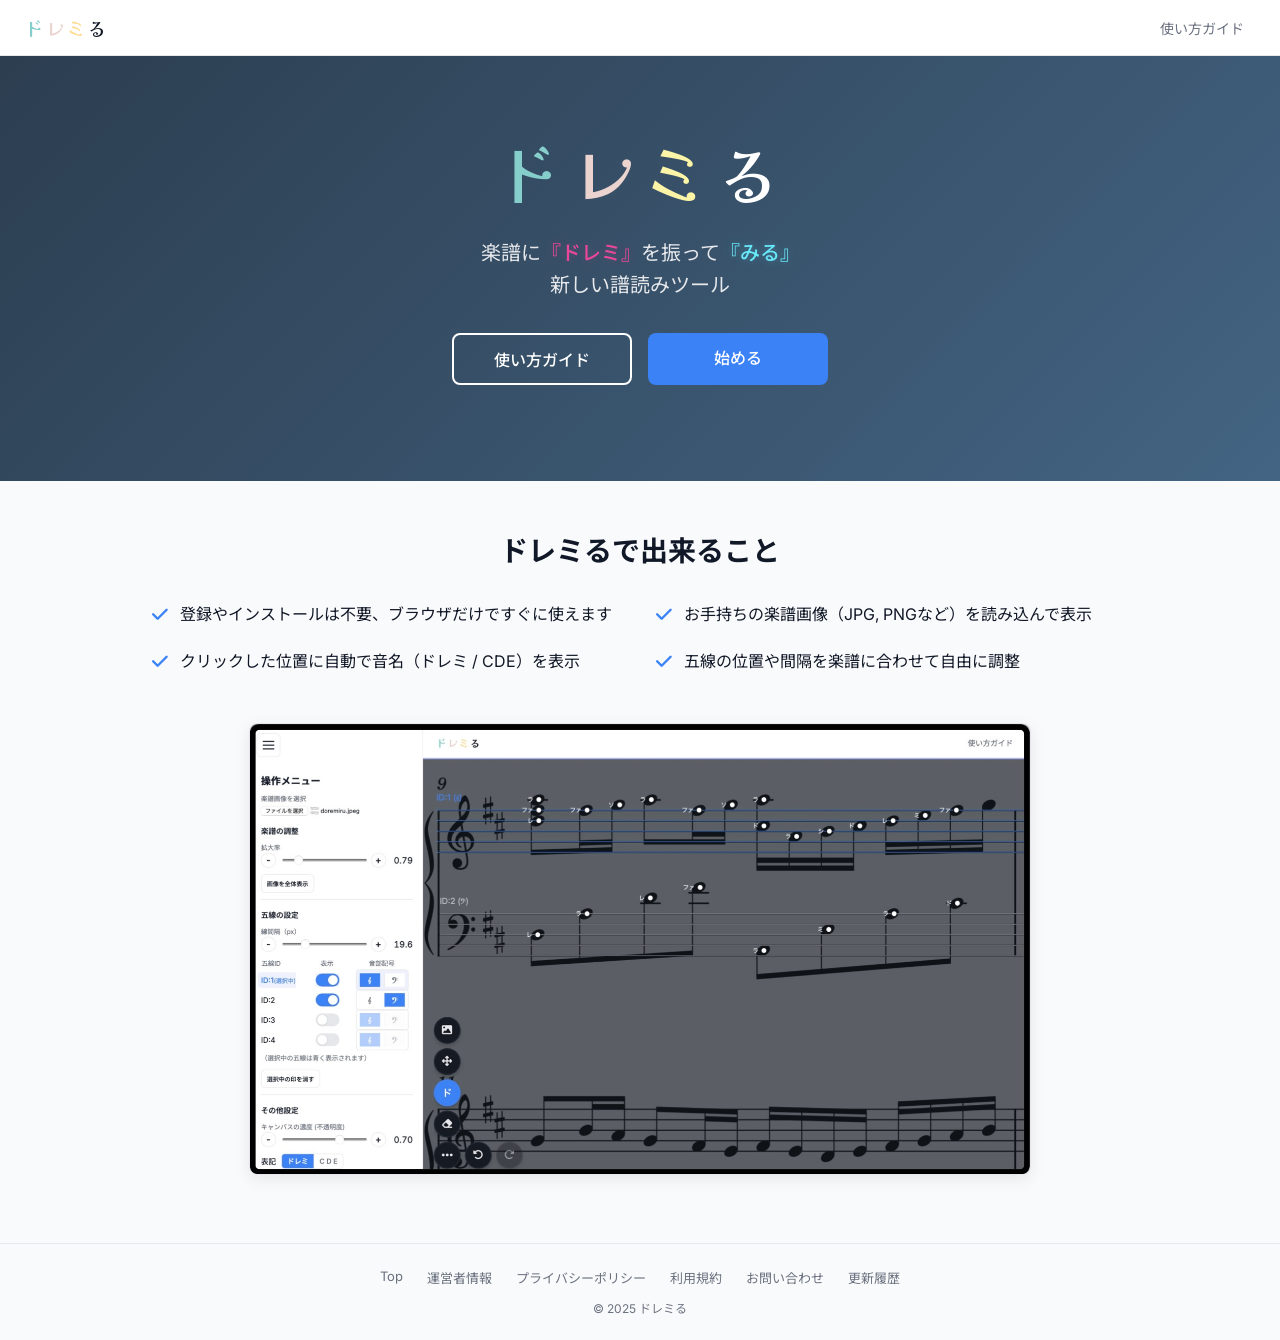
==== index.html @ f7dee66d "Update index.html add GA4 tag" ====
<!doctype html>
<html lang="ja">

<head>
  <meta charset="utf-8" />
  <meta name="viewport" content="width=device-width, initial-scale=1" />
  <meta name="description"
    content="楽譜画像にドレミやCDEの音名を表示して譜読み練習をサポートするWebツール「ドレミる」の公式トップページです。登録やインストールは不要で、ブラウザだけですぐに使えます。">
  <title>楽譜読み練習ツール｜ドレミる</title>
  <link rel="preconnect" href="https://fonts.googleapis.com">
  <link rel="preconnect" href="https://fonts.gstatic.com" crossorigin>
  <link href="https://fonts.googleapis.com/css2?family=Inter:wght@400;500&family=Noto+Sans+JP:wght@400;500&display=swap"
    rel="stylesheet">

  <link href="https://fonts.googleapis.com/css2?family=Kaisei+Decol:wght@400;500;700&display=swap" rel="stylesheet">
  <link rel="stylesheet" href="https://cdnjs.cloudflare.com/ajax/libs/font-awesome/6.5.2/css/all.min.css"
    integrity="sha512-SnH5WK+bZxgPHs44uWIX+LLJAJ9/2PkPKZ5QiAj6Ta86w+fsb2TkcmfRyVX3pBnMFcV7oQPJkl9QevSCWr3W6A=="
    crossorigin="anonymous" referrerpolicy="no-referrer" />

  <link rel="stylesheet" href="./static.css" />
  <link rel="stylesheet" href="./top-page.css" />
  <!-- Google tag (gtag.js) -->
<script async src="https://www.googletagmanager.com/gtag/js?id=G-NSN3YKM2RV"></script>
<script>
  window.dataLayer = window.dataLayer || [];
  function gtag(){dataLayer.push(arguments);}
  gtag('js', new Date());

  gtag('config', 'G-NSN3YKM2RV');
</script>
</head>

<body class="static-page top-page">

  <div class="main-content-wrapper">
    <header class="site-header">
      <a href="./index.html" class="header-logo">
        <span class="logo-char-1">ド</span><span class="logo-char-2">レ</span><span class="logo-char-3">ミ</span><span
          class="logo-char-4">る</span>
      </a>
      <nav class="header-nav">
        <a href="./guide.html">使い方ガイド</a>
      </nav>
    </header>

    <main class="top-main">

      <section class="hero-section">
        <div class="hero-content">
          <h1 class="hero-logo">
            <span class="logo-char-1">ド</span><span class="logo-char-2">レ</span><span class="logo-char-3">ミ</span><span
              class="logo-char-4">る</span>
          </h1>
          <p class="hero-catchphrase">楽譜に<span class="highlight-doremi">『ドレミ』</span>を振って<span
              class="highlight-miru">『みる』</span><br>新しい譜読みツール</p>
          <div class="hero-buttons">
            <a href="./guide.html" class="btn btn-secondary">使い方ガイド</a>
            <a href="./app.html" class="btn btn-primary">始める</a>
          </div>

        </div>
      </section>

      <section class="features-section">
        <h2 class="section-title">ドレミるで出来ること</h2>
        <ul class="features-list">
          <li><i class="fa-solid fa-check"></i> 登録やインストールは不要、ブラウザだけですぐに使えます</li>
          <li><i class="fa-solid fa-check"></i> お手持ちの楽譜画像（JPG, PNGなど）を読み込んで表示</li>
          <li><i class="fa-solid fa-check"></i> クリックした位置に自動で音名（ドレミ / CDE）を表示</li>
          <li><i class="fa-solid fa-check"></i> 五線の位置や間隔を楽譜に合わせて自由に調整</li>
        </ul>
      </section>

      <!-- <section class="image-placeholder-section">
        <div class="image-placeholder-box">
          <p>（ここに実際の操作画像を配置予定）</p>
        </div>
      </section> -->

      <section class="image-placeholder-section">
        <div class="image-placeholder-box">
          <img src="index_1.png" alt="ドレミるの操作画面イメージ">
        </div>
      </section>
    </main>
  </div>

  <footer class="site-footer">
    <nav class="footer-nav">
      <a href="./index.html">Top</a>
      <a href="./operator.html">運営者情報</a>
      <a href="./privacy.html">プライバシーポリシー</a>
      <a href="./terms.html">利用規約</a>
      <a href="./contact.html">お問い合わせ</a>
      <a href="./updates.html">更新履歴</a>
    </nav>
    <p class="copyright">© 2025 ドレミる</p>
  </footer>


  <script>
    document.addEventListener('DOMContentLoaded', () => {
      // 1. アニメーションさせたい対象を取得
      const targets = document.querySelectorAll('.features-section, .image-placeholder-section');

      if (!targets.length) return;

      // 2. 画面監視用のオブザーバーを作成
      const observer = new IntersectionObserver((entries, obs) => {
        entries.forEach(entry => {
          // 3. 要素が画面内に入ったら (isIntersecting)
          if (entry.isIntersecting) {
            // 4. .is-visible クラスを追加してアニメーションを実行
            entry.target.classList.add('is-visible');
            // 5. 一度表示したら、もう監視する必要はないので監視を解除
            obs.unobserve(entry.target);
          }
        });
      }, {
        root: null, // ビューポート（画面）を基準
        rootMargin: '0px',
        threshold: 0.1 // 要素が 10% 画面に入ったら実行
      });

      // 6. 全ての対象要素の監視を開始
      targets.forEach(target => {
        observer.observe(target);
      });
    });
  </script>

</body>

</html>
---- static.css ----
:root {
  --bg: #f9fafb;
  --panel: #ffffff;
  --text: #111827;
  --muted: #6b7280;
  --accent: #3b82f6;
  --border: #e5e7eb;

  /* Dark palette (used in some UI parts) */
  --bg-dark: #0f1115;
  --panel-dark: #171a22;
  --text-dark: #e6e8eb;
  --border-dark: #222733;

  --panel-width: 320px;
}

* {
  box-sizing: border-box;
}

html {
  height: 100%;
}

/* ▼▼▼ レイアウトの変更点 ▼▼▼
  body全体をFlexboxコンテナにし、
  「縦並び (column)」に設定します。
  min-height: 100vh; で、ページの高さが
  最低でも画面の高さになるようにします。
*/
body {
  display: flex;
  flex-direction: column;
  min-height: 100vh;
  margin: 0;
  background: var(--bg);
  color: var(--text);
  font-family: 'Inter', 'Noto Sans JP', ui-sans-serif, system-ui, -apple-system, "Helvetica Neue", Arial, sans-serif;
}

/* ▼▼▼ レイアウトの変更点 ▼▼▼
  メインコンテンツのラッパーが
  「flex-grow: 1;」により、利用可能な
  すべての余白を埋めるように伸長します。
  これにより、コンテンツが短くてもフッターが
  ページの一番下に押し下げられます。
*/
.main-content-wrapper {
  flex-grow: 1;
}

/* ▼▼▼ フッターのレイアウト ▼▼▼
  フッターは伸長せず(flex-shrink: 0)、
  本来の高さだけを維持します。
*/
.site-footer {
  flex-shrink: 0;
  padding: 24px;
  background: var(--bg);
  border-top: 1px solid var(--border);
  text-align: center;
}

/* --- 以下は styles.css からコピーしたスタイル --- */

/* Site header */
.site-header {
  display: flex;
  justify-content: space-between;
  align-items: center;
  padding: 0 24px;
  height: 56px;
  background: #ffffff;
  /* <-- グレー背景に変更 */
  border-bottom: 1px solid var(--border);
  position: relative;
  z-index: 100;
}

/* ▼▼▼ ヘッダーロゴのスタイル（全ページ共通） ▼▼▼ */
.header-logo {
  font-family: 'Kaisei Decol', sans-serif;
  /* フォント適用 */
  font-weight: 500;
  font-size: 20px;
  /* サイズ調整 */
  letter-spacing: 0.05em;
  /* 字間 */
  color: var(--text);
  text-decoration: none;
}

/* ホバーエフェクト無効化 */
.header-logo:hover {
  color: var(--text);
  /* ホバー色を通常色と同じにする */
}

/* ロゴ文字色 (全ページ共通) */
.header-logo .logo-char-1 {
  color: #86cecb;
}

.header-logo .logo-char-2 {
  color: #ebd3cf;
}

.header-logo .logo-char-3 {
  color: #ffd98c;
}

.header-logo .logo-char-4 {
  color: var(--text);
}

/* ▲▲▲ 変更ここまで ▲▲▲ */


.header-nav a {
  font-size: 14px;
  color: var(--muted);
  text-decoration: none;
  padding: 8px 12px;
}

.header-nav a:hover {
  color: var(--accent);
}

/* Footer Nav */
.footer-nav {
  display: flex;
  justify-content: center;
  gap: 24px;
  margin-bottom: 12px;
  flex-wrap: wrap;
}

.footer-nav a {
  font-size: 13px;
  color: var(--muted);
  text-decoration: none;
}

.footer-nav a:hover {
  color: var(--accent);
  text-decoration: underline;
}

.copyright {
  font-size: 12px;
  color: var(--muted);
  margin: 0;
  margin-top: 0;
}

/* Static Content */
.static-content {
  padding: 24px;
  max-width: 800px;
  margin: 24px auto;
  background: var(--panel);
  border: 1px solid var(--border);
  border-radius: 8px;
  margin-bottom: 48px;
}

.static-content h1 {
  font-size: 24px;
  border-bottom: 2px solid var(--border);
  padding-bottom: 8px;
  margin-top: 0;
  margin-bottom: 20px;
}

.static-content h2 {
  font-size: 18px;
  margin-top: 28px;
  margin-bottom: 12px;
}

.static-content p {
  font-size: 15px;
  line-height: 1.7;
  color: var(--text);
  margin-bottom: 16px;
}

.static-content ul {
  line-height: 1.7;
  padding-left: 24px;
}

/* .btn (contact.html のため) */
.btn {
  display: inline-block;
  padding: 10px 18px;
  background: var(--accent);
  color: #fff;
  border: 0;
  border-radius: 8px;
  cursor: pointer;
  font-family: inherit;
  font-weight: 500;
  text-decoration: none;
  text-align: center;
}

/* ======================================== */
/* ▼▼▼ 更新履歴ページ (updates.html) 用 ▼▼▼ */
/* ======================================== */

.update-item {
  /* 項目ごとに線で区切る */
  border-bottom: 1px solid var(--border);
  padding-bottom: 24px;
  margin-bottom: 24px;
}

.update-item:last-child {
  border-bottom: none;
  margin-bottom: 0;
}

.update-header {
  display: flex;
  align-items: center;
  gap: 12px;
  margin-bottom: 8px;
}

.update-version {
  font-size: 14px;
  font-weight: 500;
  color: var(--text);
  background: var(--bg);
  padding: 2px 8px;
  border-radius: 4px;
  border: 1px solid var(--border);
}

.update-date {
  font-size: 14px;
  color: var(--muted);
}

.update-title {
  /* static.css の h2 スタイルを上書き */
  font-size: 18px;
  margin-top: 0;
  margin-bottom: 12px;
}

.update-body {
  /* static.css の p スタイルを参照 */
  font-size: 15px;
  line-height: 1.7;
  color: var(--text);
  margin-bottom: 0;
}
---- top-page.css ----
/* ======================================== */
/* ▼▼▼ トップページ (index.html) 専用スタイル ▼▼▼ */
/* ======================================== */

/* .static-content の代わりに .top-main を使う */
body.top-page .top-main {
  width: 100%;
  max-width: none;
  padding: 0;
  margin: 0;
  background: none;
  border: none;
  border-radius: 0;
}

/* 1. ヒーローセクション（グラデーション背景） */
.hero-section {
  /* 背景: 薄いネイビーのグラデーション */
  background: linear-gradient(135deg, #2c3e50 0%, #436483 100%);
  color: #ffffff;
  padding: 64px 24px;
  text-align: center;
}

.hero-content {
  max-width: 800px;
  margin: 0 auto;
}

/* ▼▼▼ 変更：ロゴフォントの適用 ▼▼▼ */
.hero-logo {
  /* font-size: 48px; */
  /* (既存の値) */
  /* font-weight: 500; */
  /* (既存の値) */
  margin: 0;
  /* (ロゴ画像に差し替え予定) */

  /* フォントを Kaisei Decol に変更 */
  font-family: 'Kaisei Decol', sans-serif;
  font-weight: 500;
  font-size: 70px;
  /* フォントに合わせて微調整 */
  letter-spacing: 0.05em;
}

/* ▲▲▲ 変更ここまで ▲▲▲ */


.hero-catchphrase {
  font-size: 20px;
  color: #e6e8eb;
  margin: 16px 0 32px;
  font-weight: 400;
  line-height: 1.6;
}

.hero-buttons {
  display: flex;
  justify-content: center;
  gap: 16px;
  flex-wrap: wrap;
  margin-bottom: 32px;
}

/* static.css の .btn を継承 */
.hero-buttons .btn {
  font-size: 16px;
  padding: 12px 28px;
  min-width: 180px;
}

.hero-buttons .btn.btn-primary {
  /* 「スタート」ボタン (既存の --accent 色) */
  background: var(--accent);
}

.hero-buttons .btn.btn-secondary {
  /* 「使い方ガイド」ボタン */
  background: transparent;
  color: #ffffff;
  border: 2px solid #ffffff;
}

.hero-buttons .btn.btn-secondary:hover {
  background: rgba(255, 255, 255, 0.1);
}

/* ▼▼▼ 削除：.hero-appeal のスタイルは不要になったため削除 ▼▼▼ */
/*
.hero-appeal { ... }
.hero-appeal span { ... }
*/
/* ▲▲▲ 削除ここまで ▲▲▲ */


/* 2. 機能セクション */
/* 2. 機能セクション */
.features-section {
  padding: 48px 24px;
  max-width: 1024px;
  /* 800px から 1024px に変更 */
  margin: 0 auto;
}

.section-title {
  font-size: 28px;
  text-align: center;
  margin-top: 0;
  margin-bottom: 32px;
  color: var(--text);
}

.features-list {
  list-style: none;
  padding-left: 0;
  margin: 0;
  display: grid;
  /* display: flex から変更 */
  grid-template-columns: 1fr;
  /* モバイル（デフォルト）では1列 */
  gap: 16px;
  /* 隙間 */
}

/* 画面幅が640px以上の場合に2列グリッドを適用 */
/* 画面幅が768px以上の場合に2列グリッドを適用 */
@media (min-width: 768px) {

  /* 640px から 768px に変更 */
  .features-list {
    grid-template-columns: 1fr 1fr;
    /* 2列に変更 */
    gap: 20px 32px;
    /* 隙間を調整 (行: 20px, 列: 32px) */
  }
}

.features-list li {
  font-size: 16px;
  line-height: 1.7;
  color: var(--text);
  display: flex;
  align-items: center;
  gap: 12px;
}

.features-list .fa-check {
  color: var(--accent);
  font-size: 18px;
}

/* ... (前略) ... */

/* 3. 画像プレースホルダーセクション */
.image-placeholder-section {
  padding: 0 24px 64px;
  max-width: 830px;
  margin: 0 auto;
}

/* ▼▼▼ 変更 ▼▼▼ */
/* プレースホルダーのスタイルを削除 */
.image-placeholder-box {
  width: 100%;
}

/* ▼▼▼ 追加 ▼▼▼ */
/* 挿入した画像自体にスタイルを適用 */
.image-placeholder-box img {
  width: 100%;
  /* 横幅をコンテナいっぱいに */
  height: auto;
  /* 縦横比を維持 */
  border-radius: 8px;
  /* 画像の角を丸くする */
  border: 1px solid var(--border);
  /* 細い枠線を追加 */
  box-shadow: 0 4px 16px rgba(0, 0, 0, 0.08);
  /* 自然な影を追加 */
}

/* ▲▲▲ 変更ここまで ▲▲▲ */


/* ... (後略) ... */

/* ▼▼▼ top-page.css の一番下に追加 ▼▼▼ */

/* キャッチコピーのハイライトスタイル */
/* B案: マゼンタピンク ＋ シアン */
.hero-catchphrase .highlight-doremi {
  color: #ec4899;
  /* 明るいマゼンタピンク */
  font-weight: 500;
  text-shadow: 0 0 8px rgba(236, 72, 153, 0.3);
}

.hero-catchphrase .highlight-miru {
  color: #67e8f9;
  /* 明るいシアン */
  font-weight: 500;
  text-shadow: 0 0 8px rgba(103, 232, 249, 0.3);
}

/* ▼▼▼ ヒーローセクション内の機能リスト（追加分） ▼▼▼ */
.hero-features {
  margin-top: 48px;
  /* ボタンとの間隔 */
}

.hero-features h2 {
  font-size: 20px;
  font-weight: 500;
  color: #ffffff;
  margin-top: 0;
  margin-bottom: 24px;
  text-align: center;
  /* 念のため中央揃え */
}

.hero-features-grid {
  display: grid;
  /* 画面幅に応じて自動で列数を調整します */
  /* スマホ（1列）→ タブレット（2列）→ PC（2列）を想定 */
  grid-template-columns: repeat(auto-fit, minmax(300px, 1fr));
  gap: 16px;
}

.feature-item {
  background: rgba(255, 255, 255, 0.08);
  /* 囲いの背景色 (半透明の白) */
  border: 1px solid rgba(255, 255, 255, 0.2);
  /* 囲いの枠線 (半透明の白) */
  border-radius: 8px;
  /* 角丸 */
  padding: 16px 20px;
  /* 内側の余白 */
  font-size: 15px;
  color: #e6e8eb;
  /* テキストの色 */
  text-align: left;
  /* テキストは左揃えに */
  line-height: 1.6;
}


/* ▼▼▼ 変更：ヘッダーロゴのスタイルは static.css に移動したため削除 ▼▼▼ */


/* ロゴ（ドレミる）の各文字の色を指定します。
*/

/* --- ヒーローセクションのロゴ (背景が濃いネイビー) --- */
/* (デフォルトは白) */
.hero-logo .logo-char-1 {
  color: #86cecb;
}

.hero-logo .logo-char-2 {
  color: #ebd3cf;
}

.hero-logo .logo-char-3 {
  color: #fcf5a7;
}

.hero-logo .logo-char-4 {
  color: #ffffff;
}

/* ======================================== */
/* ▼▼▼ スクロールアニメーション ▼▼▼ */
/* ======================================== */

/* アニメーションの準備状態（初期状態）
  - .features-section と .image-placeholder-section を
  - 最初は透明 (opacity: 0) にして、
  - 少し下 (transform: translateY(50px)) に配置しておきます。
  - transitionで、変化にかかる時間を指定します。
*/
.features-section,
.image-placeholder-section {
  opacity: 0;
  transform: translateY(50px);
  transition: opacity 0.8s ease-out, transform 0.8s ease-out;
}

/* オプション：
  画像の方を少し遅れてアニメーションさせると、リッチな印象になります。
*/
.image-placeholder-section {
  transition-delay: 0.1s;
}

/* 画面内に入った時に JavaScript から付与されるクラス
  - 透明度を1（不透明）に
  - 位置をY:0（元の位置）に戻します
*/
.is-visible {
  opacity: 1;
  transform: translateY(0);
}
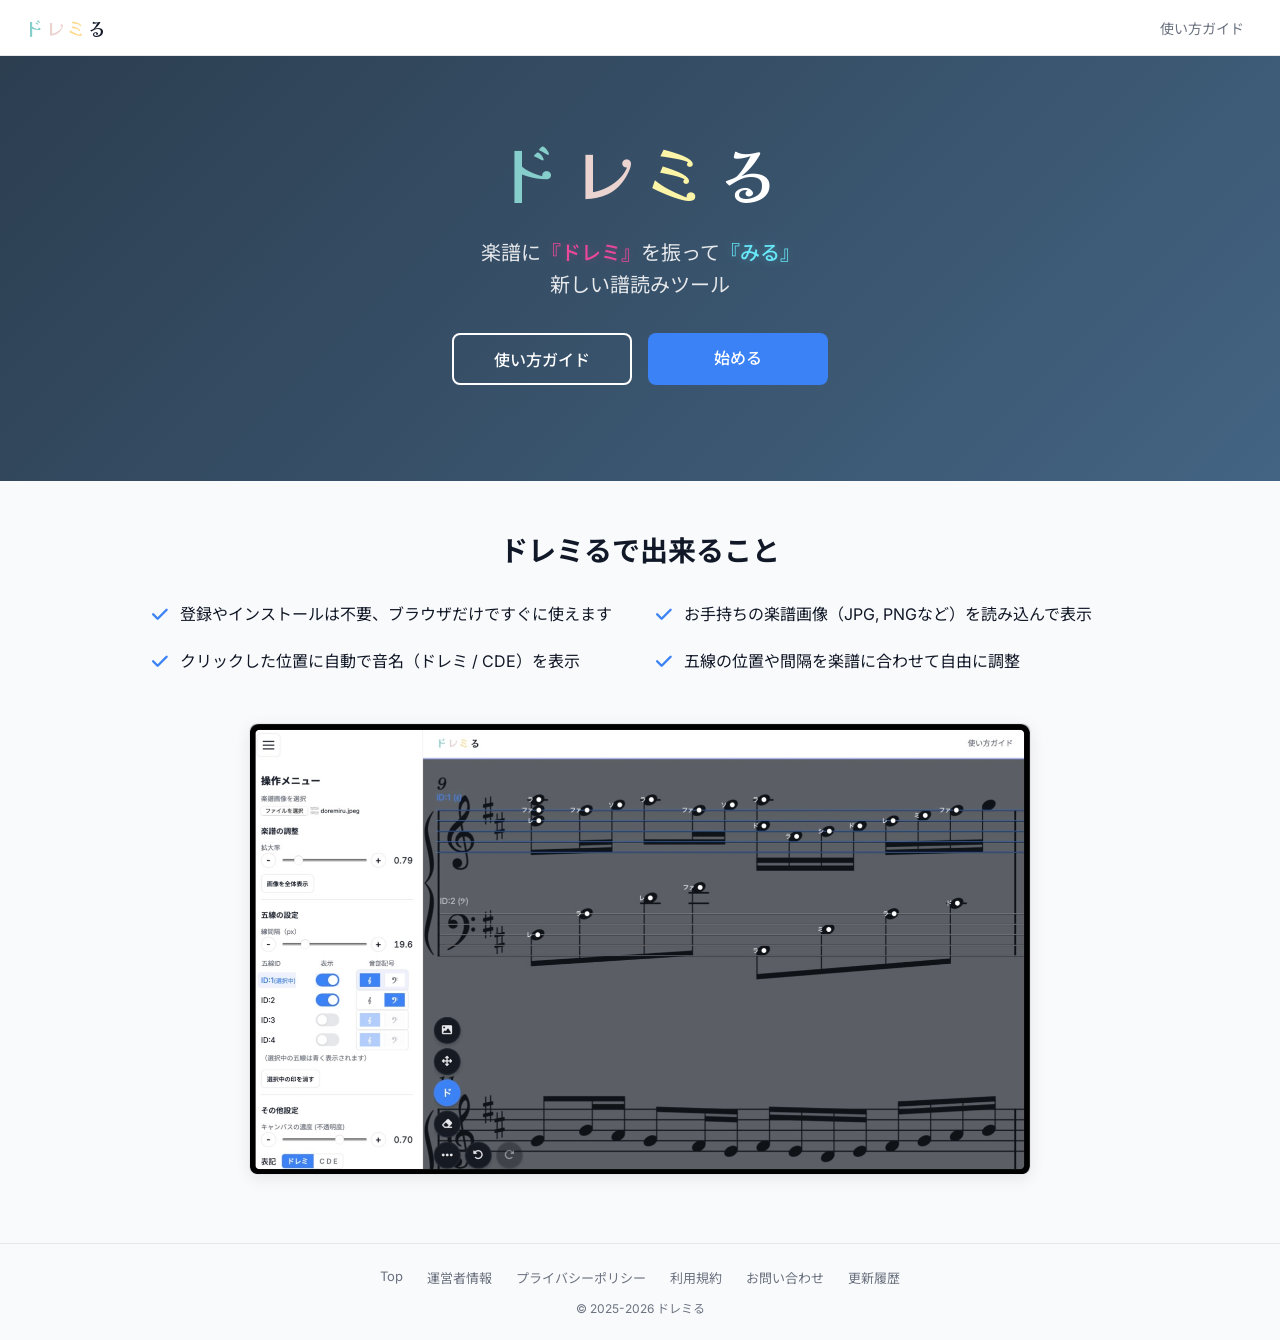
==== commit b1d7fdd0: "Update index.html 2026" ====
--- a/index.html
+++ b/index.html
@@ -20,14 +20,14 @@
   <link rel="stylesheet" href="./static.css" />
   <link rel="stylesheet" href="./top-page.css" />
   <!-- Google tag (gtag.js) -->
-<script async src="https://www.googletagmanager.com/gtag/js?id=G-NSN3YKM2RV"></script>
-<script>
-  window.dataLayer = window.dataLayer || [];
-  function gtag(){dataLayer.push(arguments);}
-  gtag('js', new Date());
+  <script async src="https://www.googletagmanager.com/gtag/js?id=G-NSN3YKM2RV"></script>
+  <script>
+    window.dataLayer = window.dataLayer || [];
+    function gtag() { dataLayer.push(arguments); }
+    gtag('js', new Date());
 
-  gtag('config', 'G-NSN3YKM2RV');
-</script>
+    gtag('config', 'G-NSN3YKM2RV');
+  </script>
 </head>
 
 <body class="static-page top-page">
@@ -94,7 +94,7 @@
       <a href="./contact.html">お問い合わせ</a>
       <a href="./updates.html">更新履歴</a>
     </nav>
-    <p class="copyright">© 2025 ドレミる</p>
+    <p class="copyright">© 2025-2026 ドレミる</p>
   </footer>
 
 
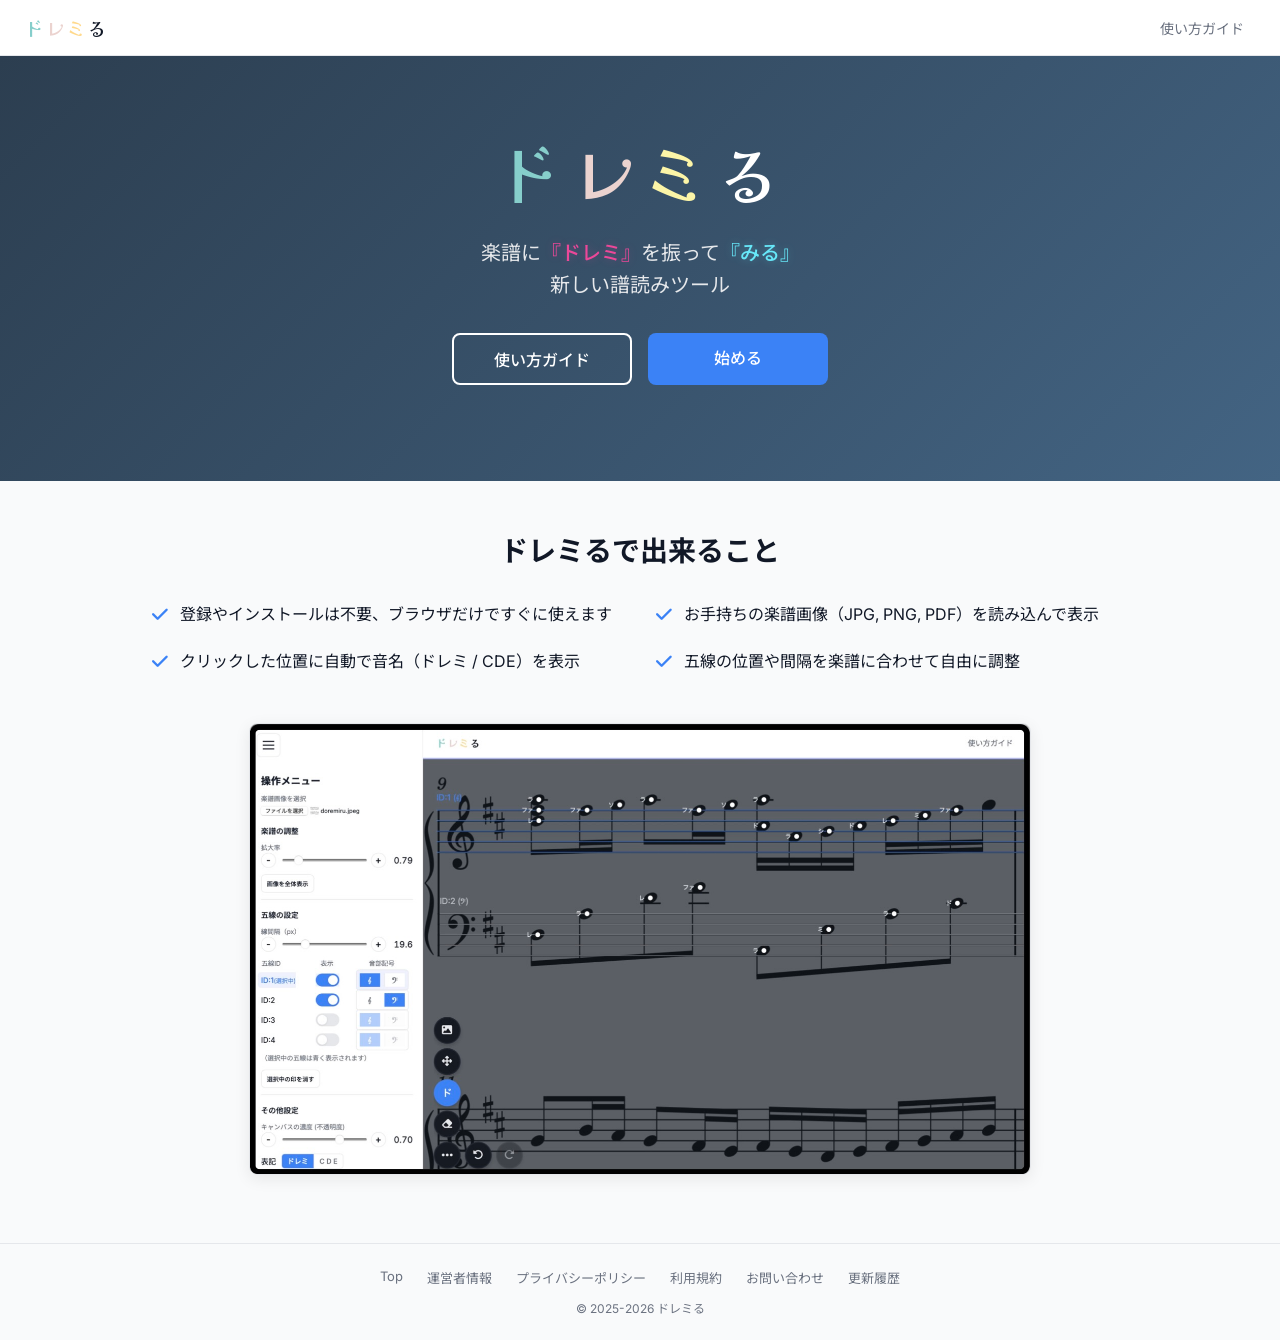
==== commit 2fc625bc: "Update index.html pdf" ====
--- a/index.html
+++ b/index.html
@@ -28,6 +28,7 @@
 
     gtag('config', 'G-NSN3YKM2RV');
   </script>
+
 </head>
 
 <body class="static-page top-page">
@@ -65,7 +66,7 @@
         <h2 class="section-title">ドレミるで出来ること</h2>
         <ul class="features-list">
           <li><i class="fa-solid fa-check"></i> 登録やインストールは不要、ブラウザだけですぐに使えます</li>
-          <li><i class="fa-solid fa-check"></i> お手持ちの楽譜画像（JPG, PNGなど）を読み込んで表示</li>
+          <li><i class="fa-solid fa-check"></i> お手持ちの楽譜画像（JPG, PNG, PDF）を読み込んで表示</li>
           <li><i class="fa-solid fa-check"></i> クリックした位置に自動で音名（ドレミ / CDE）を表示</li>
           <li><i class="fa-solid fa-check"></i> 五線の位置や間隔を楽譜に合わせて自由に調整</li>
         </ul>
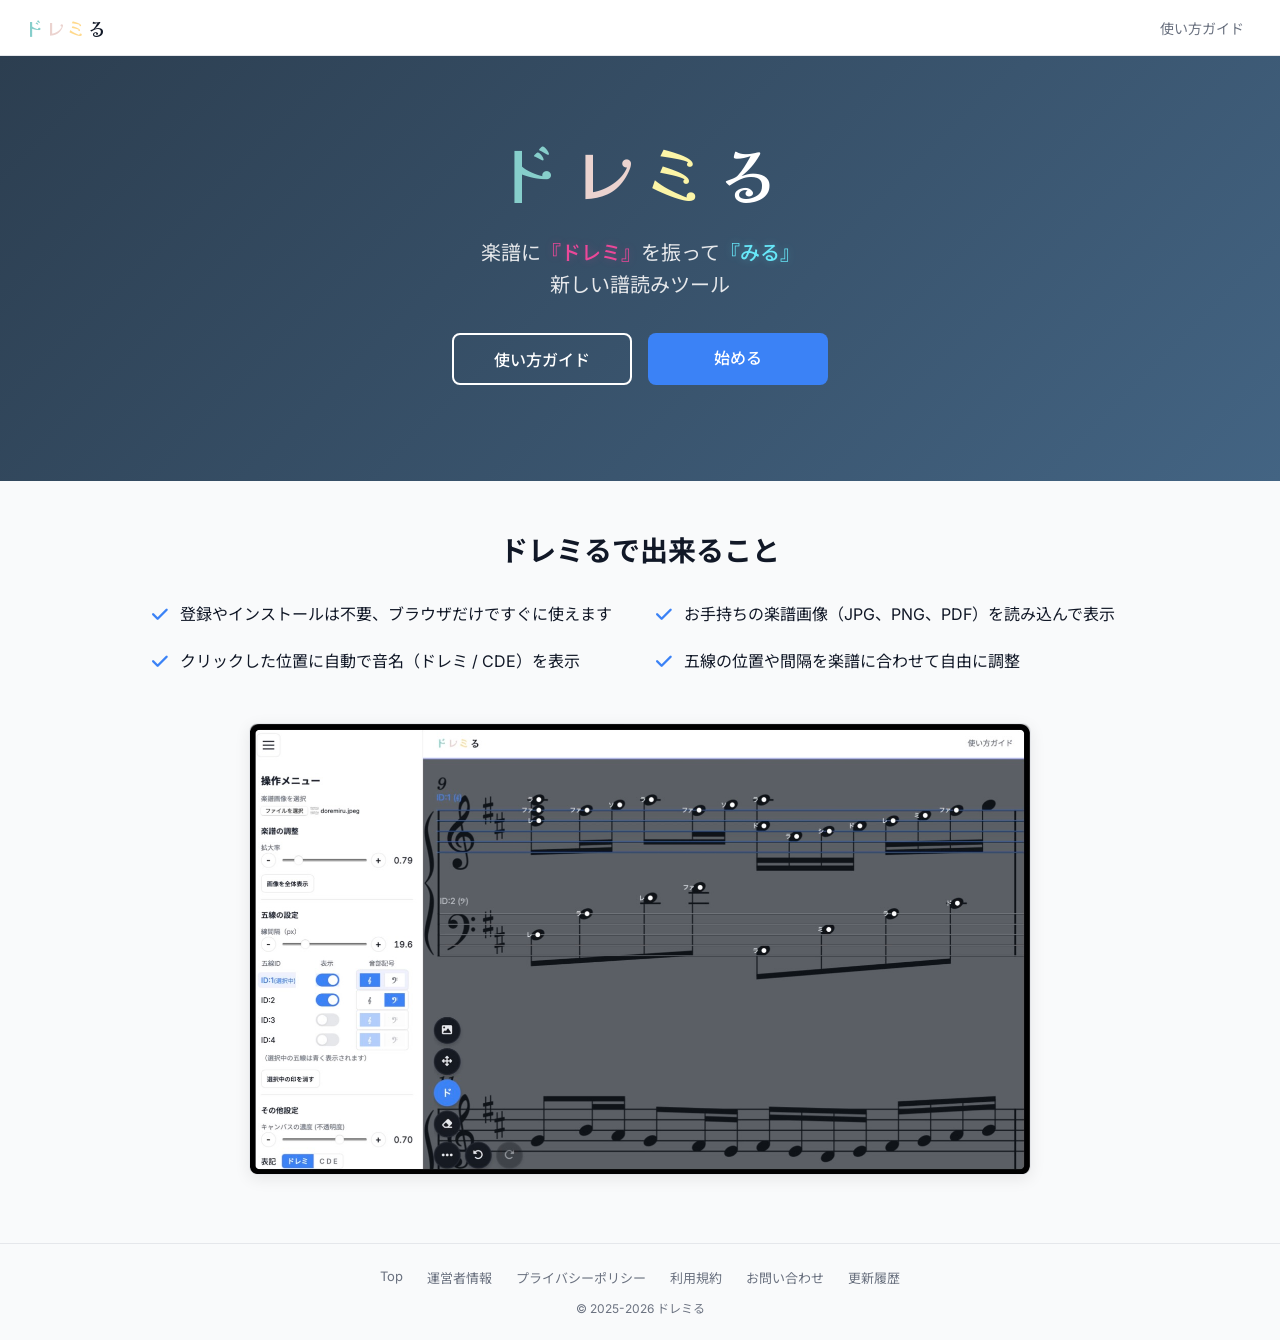
==== commit 2ab72d09: "Update index.html" ====
--- a/index.html
+++ b/index.html
@@ -66,7 +66,7 @@
         <h2 class="section-title">ドレミるで出来ること</h2>
         <ul class="features-list">
           <li><i class="fa-solid fa-check"></i> 登録やインストールは不要、ブラウザだけですぐに使えます</li>
-          <li><i class="fa-solid fa-check"></i> お手持ちの楽譜画像（JPG, PNG, PDF）を読み込んで表示</li>
+          <li><i class="fa-solid fa-check"></i> お手持ちの楽譜画像（JPG、PNG、PDF）を読み込んで表示</li>
           <li><i class="fa-solid fa-check"></i> クリックした位置に自動で音名（ドレミ / CDE）を表示</li>
           <li><i class="fa-solid fa-check"></i> 五線の位置や間隔を楽譜に合わせて自由に調整</li>
         </ul>
--- a/static.css
+++ b/static.css
@@ -258,4 +258,35 @@
   line-height: 1.7;
   color: var(--text);
   margin-bottom: 0;
-}+}
+
+/* 動画埋め込みのレスポンシブ設定 */
+.video-wrapper {
+  margin: 2rem 0 3rem;
+  max-width: 800px;
+}
+
+.video-container {
+  position: relative;
+  padding-bottom: 56.25%;
+  /* 16:9 のアスペクト比 */
+  height: 0;
+  overflow: hidden;
+  border-radius: 12px;
+  box-shadow: 0 4px 12px rgba(0, 0, 0, 0.1);
+}
+
+.video-container iframe {
+  position: absolute;
+  top: 0;
+  left: 0;
+  width: 100%;
+  height: 100%;
+}
+
+.video-caption {
+  font-size: 0.9rem;
+  color: #666;
+  text-align: center;
+  margin-top: 0.5rem;
+}
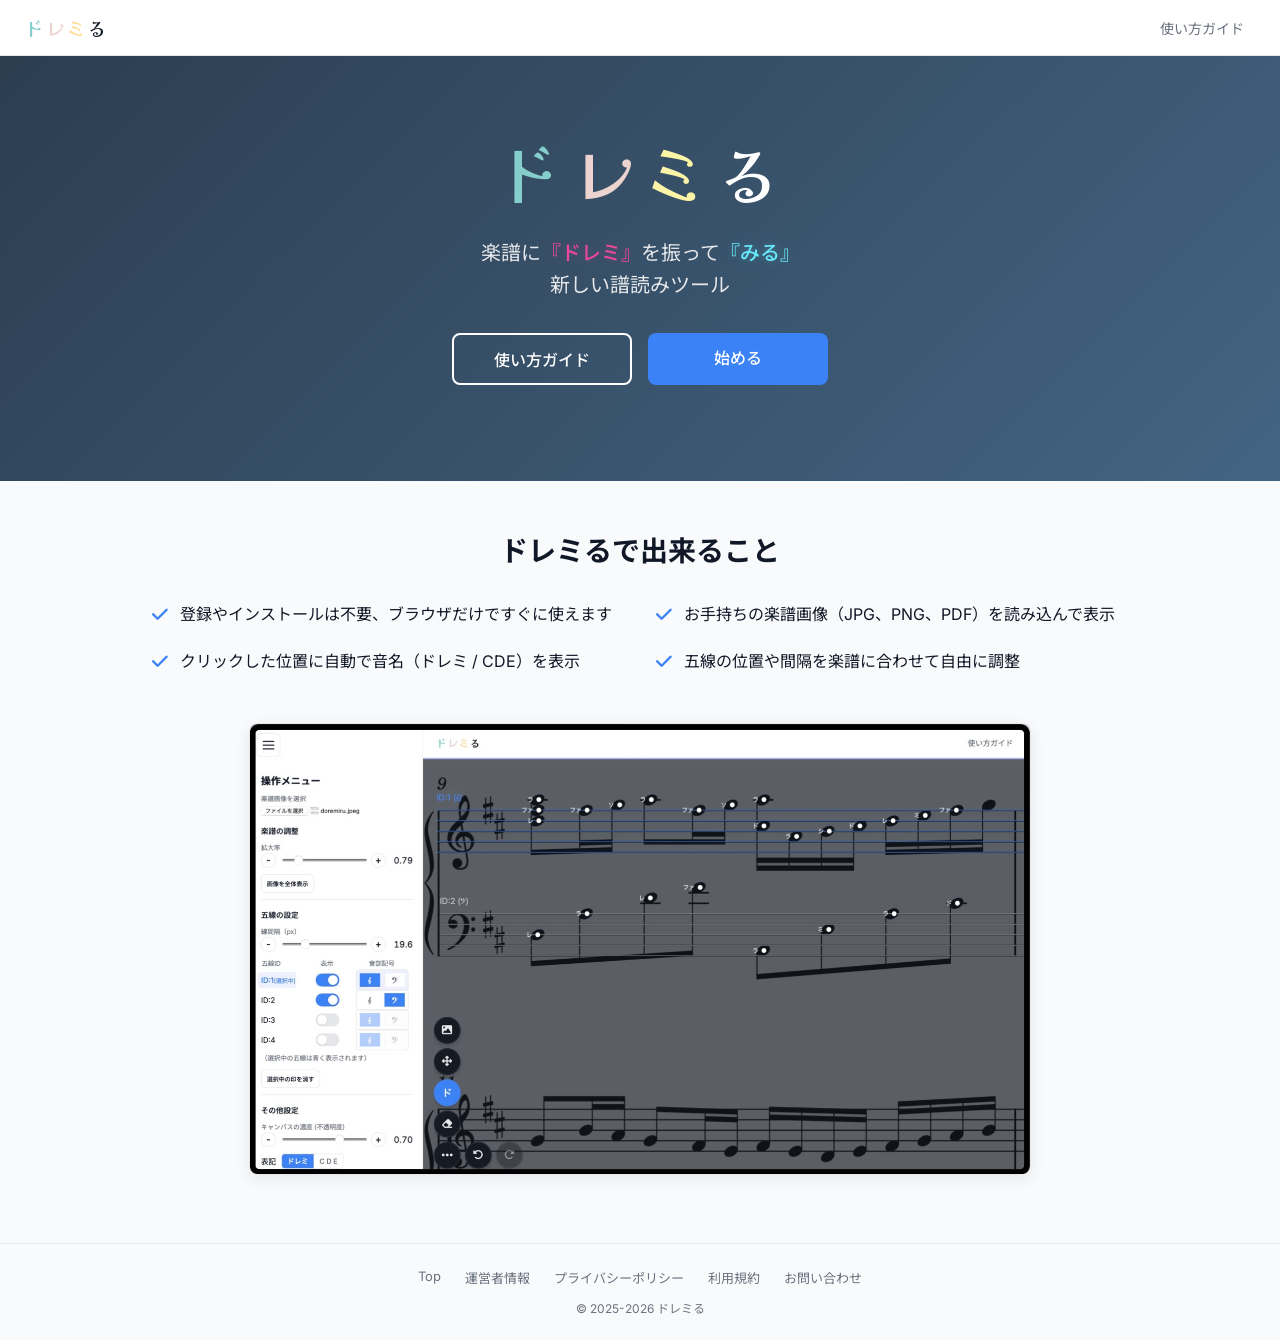
==== commit 52d73a7b: "Update index.html" ====
--- a/index.html
+++ b/index.html
@@ -93,7 +93,6 @@
       <a href="./privacy.html">プライバシーポリシー</a>
       <a href="./terms.html">利用規約</a>
       <a href="./contact.html">お問い合わせ</a>
-      <a href="./updates.html">更新履歴</a>
     </nav>
     <p class="copyright">© 2025-2026 ドレミる</p>
   </footer>
